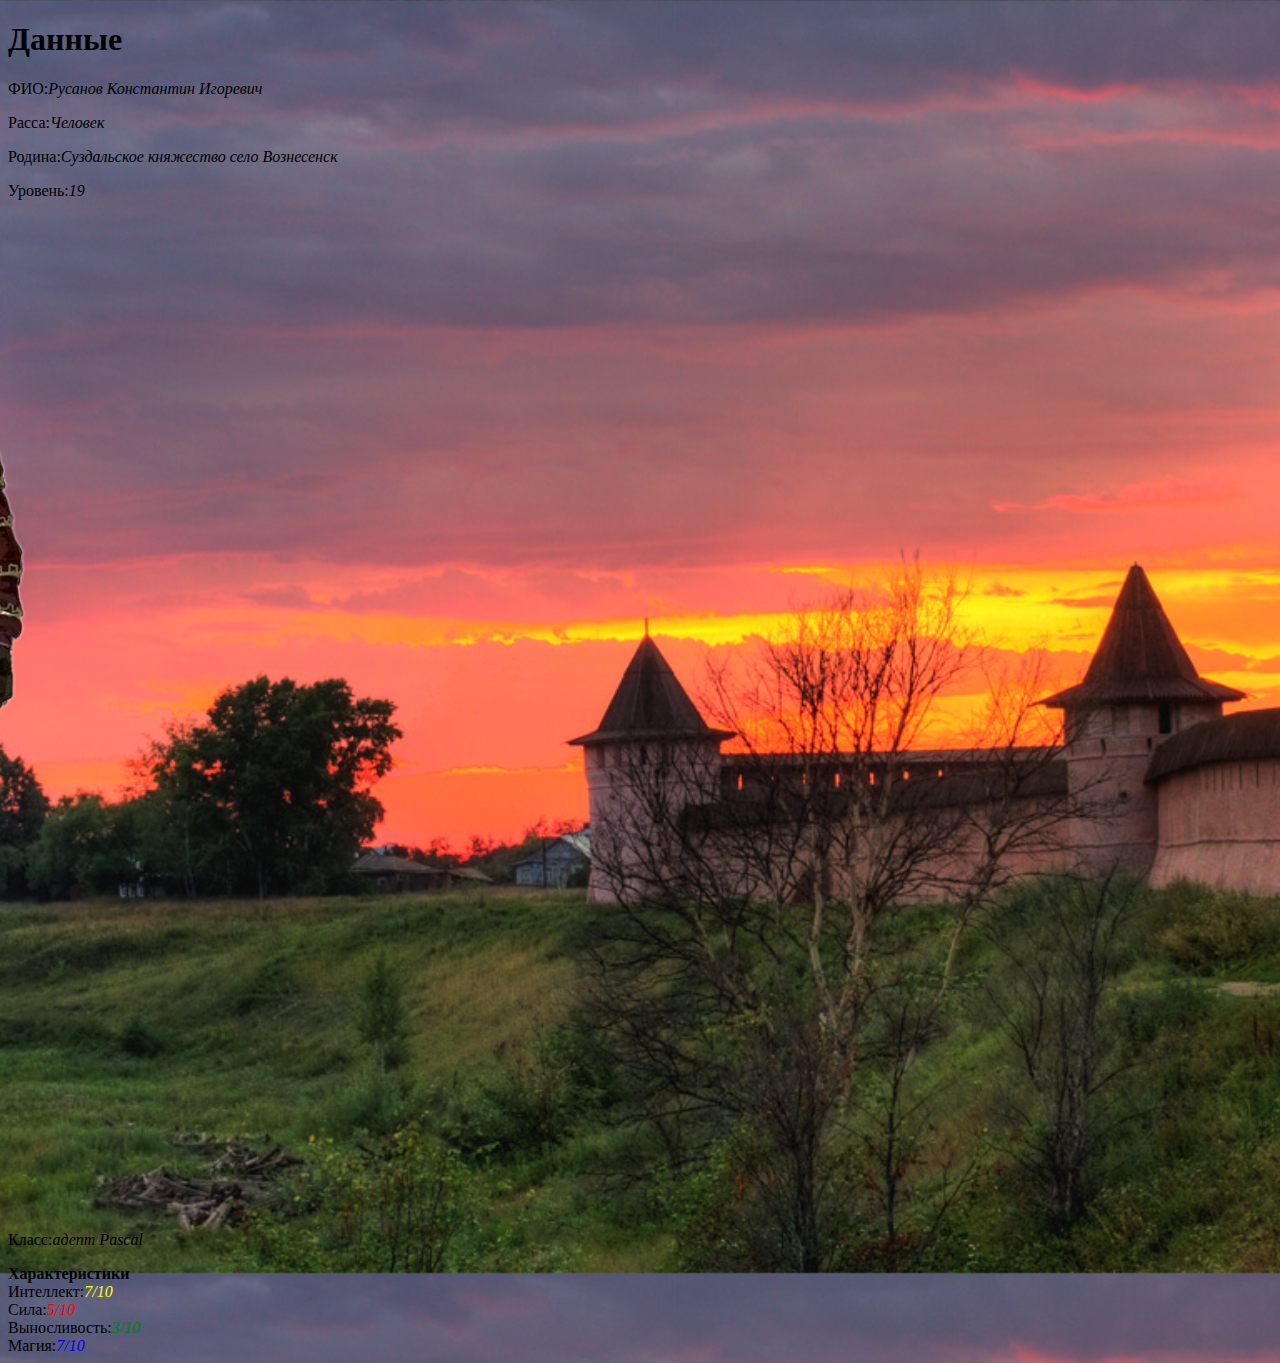
==== index.html @ e4c0593f "Initial commit 2" ====
<!DOCTYPE html>
<html>
<head>
        <meta charset="utf-8">
        <title>Данные</title>
		<style>
		body
		{
		background: #000000 url(Red_stena.jpg);
		background-size: 2000px 1273px;
		
        }
		</style>
    </head>
    <body>
	<h1>Данные</h1>
<div>ФИО:<i>Русанов Константин Игоревич</i></div>
<div>
      <p>Расса:<i>Человек</i></p>
	  <p>Родина:<i>Суздальское княжество село Вознесенск</i></p>
      <p>Уровень:<i>19</i></p>
	  <img src="Паладин.png" style="float:right; margin-right:1150px;" width="600" alt="Паладин" />
	  <p>Класс:<i>адепт Pascal</i></p>
	  <div><b>Характеристики</b></div>
	  <div>Интеллект:<i style="color:yellow">7/10</i></div>
	  <div>Сила:<i style="color:red">5/10</i></div>
	  <div>Выносливость:<i style="color:green">3/10</i></div>
	  <div>Магия:<i  style="color:blue">7/10</i></div>
</div>

</body>
</html>
</html>
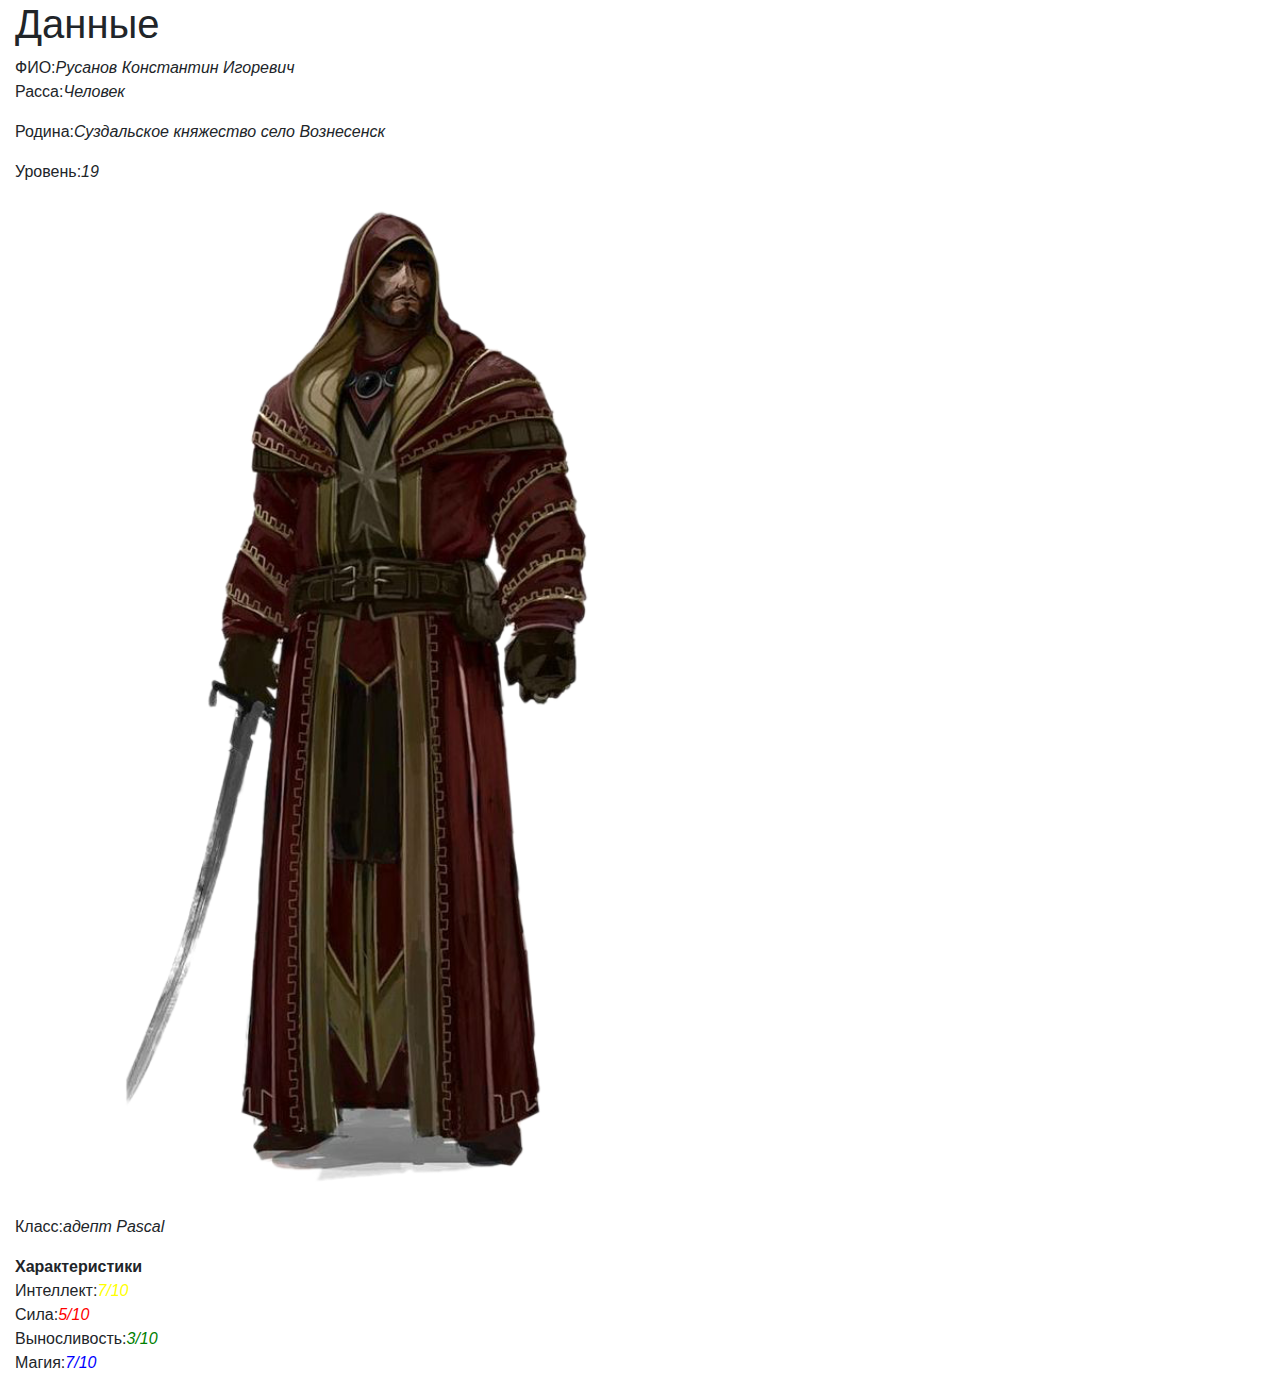
==== commit 5bedb957: "HTML-test_2" ====
--- a/index.html
+++ b/index.html
@@ -2,24 +2,29 @@
 <html>
 <head>
         <meta charset="utf-8">
+		<!-- начало Bootstrap -->
+		<meta name="viewport" content="width=device-width, initial-scale=1, shrink-to-fit=no">
+		
+		<link rel="stylesheet" href="https://stackpath.bootstrapcdn.com/bootstrap/4.3.1/css/bootstrap.min.css" integrity="sha384-ggOyR0iXCbMQv3Xipma34MD+dH/1fQ784/j6cY/iJTQUOhcWr7x9JvoRxT2MZw1T" crossorigin="anonymous">
+		
         <title>Данные</title>
 		<style>
-		body
-		{
-		background: #000000 url(Red_stena.jpg);
-		background-size: 2000px 1273px;
-		
-        }
+		@import url(Fon.css);
+
 		</style>
     </head>
     <body>
+	<div class="container-fluid">
 	<h1>Данные</h1>
+	
 <div>ФИО:<i>Русанов Константин Игоревич</i></div>
 <div>
       <p>Расса:<i>Человек</i></p>
 	  <p>Родина:<i>Суздальское княжество село Вознесенск</i></p>
       <p>Уровень:<i>19</i></p>
-	  <img src="Паладин.png" style="float:right; margin-right:1150px;" width="600" alt="Паладин" />
+	  <div class="container">
+	  <img src="Паладин.png"   width="600"   alt="Паладин" />
+	  </div>
 	  <p>Класс:<i>адепт Pascal</i></p>
 	  <div><b>Характеристики</b></div>
 	  <div>Интеллект:<i style="color:yellow">7/10</i></div>
@@ -27,7 +32,12 @@
 	  <div>Выносливость:<i style="color:green">3/10</i></div>
 	  <div>Магия:<i  style="color:blue">7/10</i></div>
 </div>
+</div>
 
+<!-- скрипты для Bootstrap -->
+<script src="https://code.jquery.com/jquery-3.3.1.slim.min.js" integrity="sha384-q8i/X+965DzO0rT7abK41JStQIAqVgRVzpbzo5smXKp4YfRvH+8abtTE1Pi6jizo" crossorigin="anonymous"></script>
+<script src="https://cdnjs.cloudflare.com/ajax/libs/popper.js/1.14.7/umd/popper.min.js" integrity="sha384-UO2eT0CpHqdSJQ6hJty5KVphtPhzWj9WO1clHTMGa3JDZwrnQq4sF86dIHNDz0W1" crossorigin="anonymous"></script>
+<script src="https://stackpath.bootstrapcdn.com/bootstrap/4.3.1/js/bootstrap.min.js" integrity="sha384-JjSmVgyd0p3pXB1rRibZUAYoIIy6OrQ6VrjIEaFf/nJGzIxFDsf4x0xIM+B07jRM" crossorigin="anonymous"></script>
 </body>
 </html>
 </html>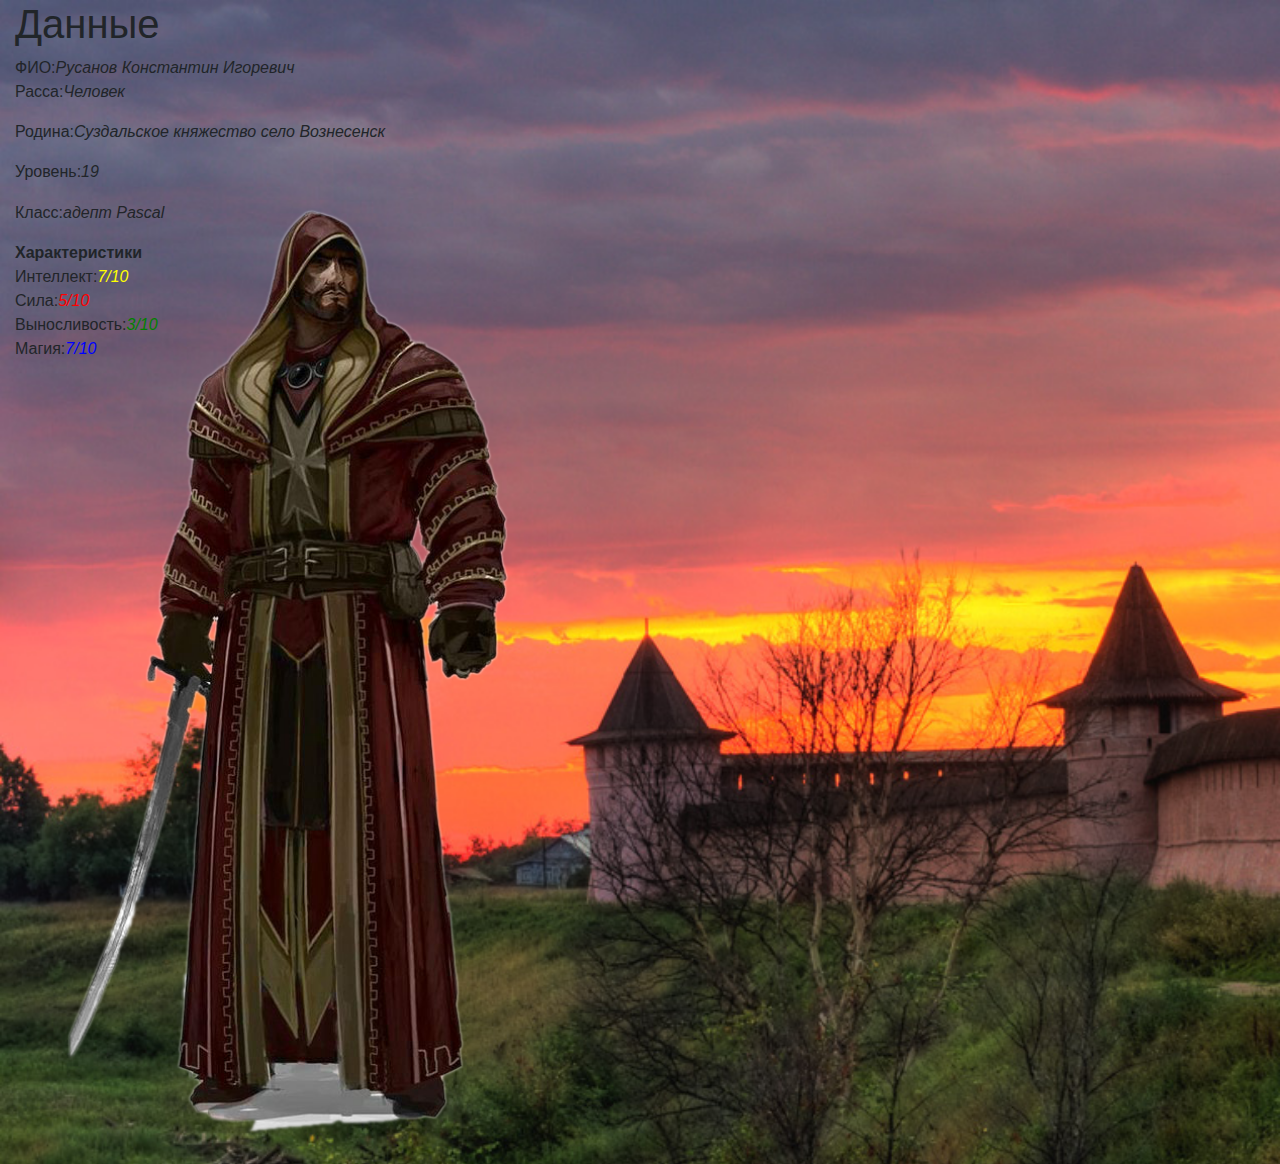
==== commit 9fed7dfd: "HTML-test_2" ====
--- a/index.html
+++ b/index.html
@@ -9,7 +9,7 @@
 		
         <title>Данные</title>
 		<style>
-		@import url(Fon.css);
+		@import url(images.css);
 
 		</style>
     </head>
